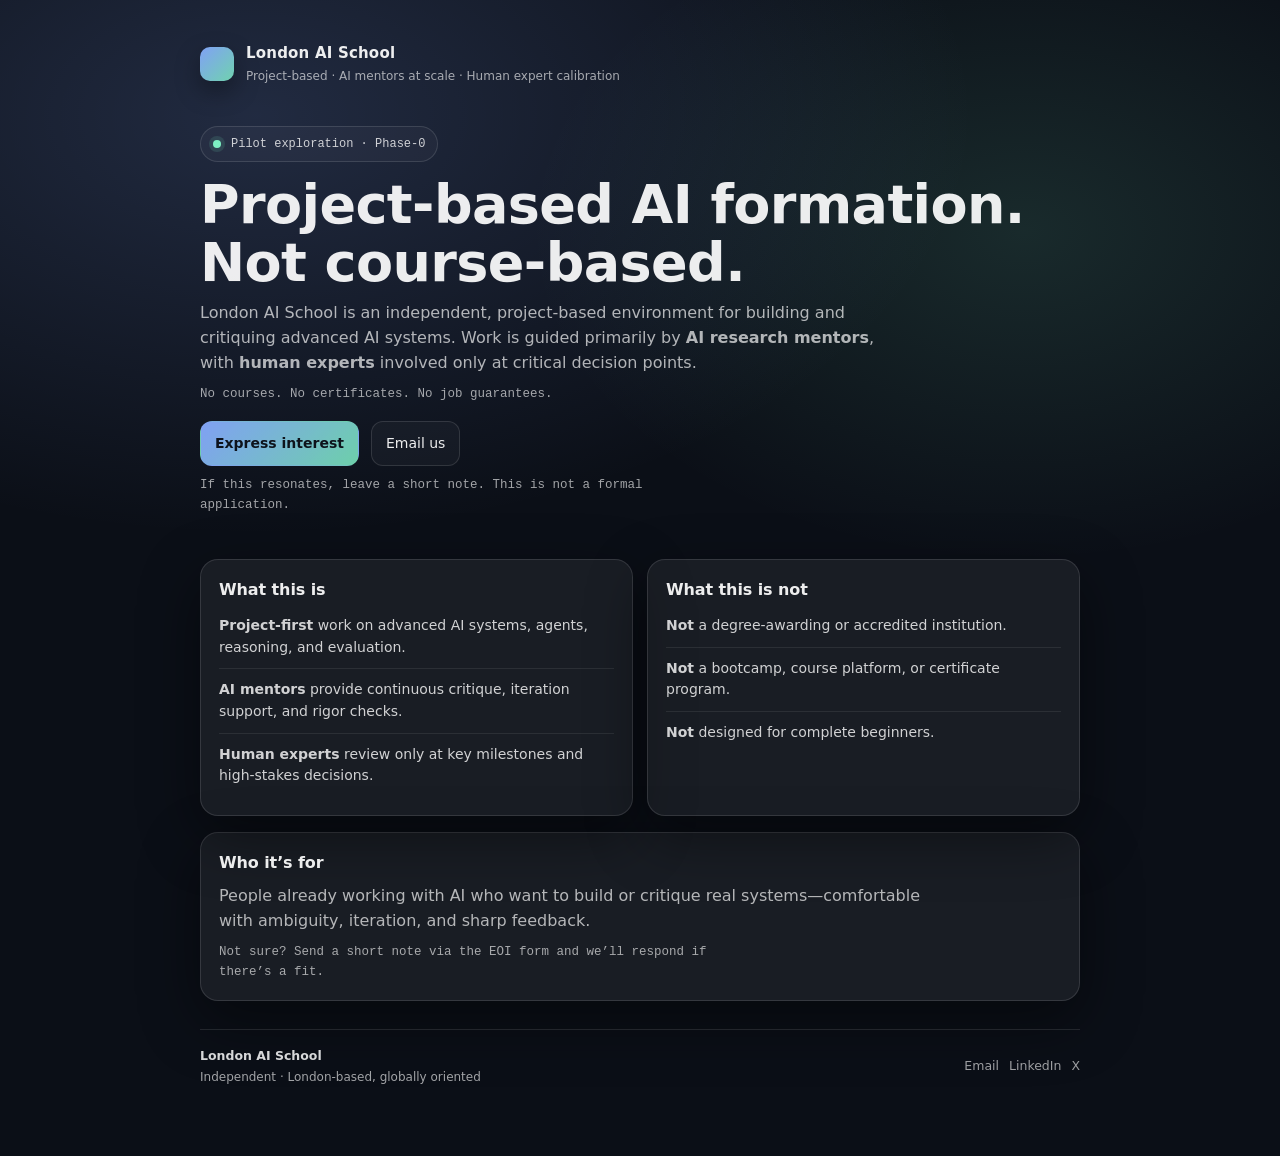
==== index.html @ d2c001e5 "Add initial HTML" ====
<!doctype html>
<html lang="en">
<head>
  <meta charset="utf-8" />
  <meta name="viewport" content="width=device-width, initial-scale=1" />
  <meta name="description" content="London AI School — project-based AI research formation with AI mentors and human expert calibration. No courses. No certificates. No job guarantees." />
  <title>London AI School</title>
  <style>
    :root{
      --bg:#0b0f17;
      --card:rgba(255,255,255,0.06);
      --subtle:rgba(255,255,255,0.12);
      --text:rgba(255,255,255,0.92);
      --muted:rgba(255,255,255,0.68);
      --accent:#86a8ff;
      --accent2:#7ef0c3;
      --max:920px;
      --radius:18px;
      --shadow:0 20px 60px rgba(0,0,0,0.45);
      --mono: ui-monospace, SFMono-Regular, Menlo, Monaco, Consolas, "Liberation Mono","Courier New", monospace;
      --sans: ui-sans-serif, system-ui, -apple-system, Segoe UI, Roboto, Helvetica, Arial, "Apple Color Emoji","Segoe UI Emoji";
    }
    *{box-sizing:border-box}
    body{
      margin:0;
      background:
        radial-gradient(1200px 700px at 20% 10%, rgba(134,168,255,0.18), transparent 60%),
        radial-gradient(900px 600px at 80% 20%, rgba(126,240,195,0.12), transparent 55%),
        var(--bg);
      color:var(--text);
      font-family:var(--sans);
      line-height:1.55;
    }
    .wrap{max-width:var(--max); margin:0 auto; padding:32px 20px 70px;}
    header{
      display:flex; align-items:center; justify-content:space-between; gap:16px;
      padding:10px 0 18px;
    }
    .brand{display:flex; align-items:center; gap:12px;}
    .mark{
      width:34px; height:34px; border-radius:10px;
      background: linear-gradient(135deg, rgba(134,168,255,0.95), rgba(126,240,195,0.85));
      box-shadow: 0 10px 25px rgba(0,0,0,0.35);
    }
    .brand h1{margin:0; font-size:15px; letter-spacing:0.2px; font-weight:650;}
    .small{font-size:12px; color:rgba(255,255,255,0.62); margin-top:2px;}
    .hero{padding:22px 0 12px;}
    .kicker{
      display:inline-flex; align-items:center; gap:10px;
      font-family:var(--mono); font-size:12px; color:rgba(255,255,255,0.78);
      border:1px solid var(--subtle); background:rgba(255,255,255,0.03);
      padding:8px 12px; border-radius:999px;
    }
    .kdot{width:8px; height:8px; border-radius:99px; background:var(--accent2); box-shadow:0 0 0 4px rgba(126,240,195,0.12);}
    h2{
      font-size: clamp(34px, 5vw, 54px);
      line-height:1.06;
      margin:14px 0 10px;
      letter-spacing:-0.6px;
    }
    p{margin:0; color:var(--muted); font-size:16px; max-width:70ch;}
    .ctaRow{display:flex; gap:12px; flex-wrap:wrap; margin-top:16px;}
    .btn{
      display:inline-flex; align-items:center; justify-content:center;
      padding:11px 14px; border-radius:12px; font-size:14px;
      border:1px solid var(--subtle);
      background:rgba(255,255,255,0.03);
      color:var(--text);
      text-decoration:none;
    }
    .btn.primary{
      background: linear-gradient(135deg, rgba(134,168,255,0.95), rgba(126,240,195,0.85));
      border-color:transparent;
      color: rgba(11,15,23,0.98);
      font-weight:650;
    }
    .btn:hover{transform:translateY(-1px); transition:transform 120ms ease;}
    .card{
      margin-top:16px;
      background:var(--card);
      border:1px solid var(--subtle);
      border-radius:var(--radius);
      padding:18px;
      box-shadow:var(--shadow);
    }
    .grid{display:grid; grid-template-columns:1fr; gap:14px; margin-top:16px;}
    @media(min-width:860px){.grid{grid-template-columns:1fr 1fr;}}
    .card h3{margin:0 0 8px; font-size:16px; letter-spacing:-0.1px;}
    ul{margin:10px 0 0; padding:0; list-style:none;}
    li{
      padding:10px 0;
      border-top:1px solid rgba(255,255,255,0.08);
      color:rgba(255,255,255,0.80);
      font-size:14px;
    }
    li:first-child{border-top:0; padding-top:2px;}
    .subline{
      margin-top:10px;
      font-family:var(--mono);
      font-size:12.5px;
      color:rgba(255,255,255,0.62);
    }
    footer{
      margin-top:28px;
      padding-top:16px;
      border-top:1px solid rgba(255,255,255,0.10);
      color:rgba(255,255,255,0.60);
      font-size:12.5px;
      display:flex; flex-wrap:wrap; gap:10px;
      align-items:center; justify-content:space-between;
    }
    .links{display:flex; gap:10px; flex-wrap:wrap;}
    .links a{color:rgba(255,255,255,0.60); text-decoration:none;}
    .links a:hover{color:rgba(255,255,255,0.90); text-decoration:underline; text-underline-offset:3px;}
  </style>
</head>
<body>
  <div class="wrap">
    <header>
      <div class="brand">
        <div class="mark" aria-hidden="true"></div>
        <div>
          <h1>London AI School</h1>
          <div class="small">Project-based · AI mentors at scale · Human expert calibration</div>
        </div>
      </div>
      <!-- Optional: keep header minimal; no nav in Phase-0 -->
    </header>

    <main>
      <section class="hero">
        <div class="kicker"><span class="kdot" aria-hidden="true"></span> Pilot exploration · Phase-0</div>
        <h2>Project-based AI formation.<br/>Not course-based.</h2>
        <p>
          London AI School is an independent, project-based environment for building and critiquing advanced AI systems.
          Work is guided primarily by <strong>AI research mentors</strong>, with <strong>human experts</strong> involved only at critical decision points.
        </p>

        <p class="subline">No courses. No certificates. No job guarantees.</p>

        <div class="ctaRow">
          <!-- TODO: replace with your real EOI link -->
          <a class="btn primary" href="https://forms.gle/YOUR_GOOGLE_FORM" target="_blank" rel="noreferrer">Express interest</a>
          <!-- TODO: replace with your real email/domain -->
          <a class="btn" href="mailto:hello@YOURDOMAIN.TLD?subject=London%20AI%20School%20EOI">Email us</a>
        </div>

        <p class="subline">If this resonates, leave a short note. This is not a formal application.</p>
      </section>

      <section class="grid">
        <div class="card">
          <h3>What this is</h3>
          <ul>
            <li><strong>Project-first</strong> work on advanced AI systems, agents, reasoning, and evaluation.</li>
            <li><strong>AI mentors</strong> provide continuous critique, iteration support, and rigor checks.</li>
            <li><strong>Human experts</strong> review only at key milestones and high-stakes decisions.</li>
          </ul>
        </div>

        <div class="card">
          <h3>What this is not</h3>
          <ul>
            <li><strong>Not</strong> a degree-awarding or accredited institution.</li>
            <li><strong>Not</strong> a bootcamp, course platform, or certificate program.</li>
            <li><strong>Not</strong> designed for complete beginners.</li>
          </ul>
        </div>
      </section>

      <section class="card">
        <h3>Who it’s for</h3>
        <p>
          People already working with AI who want to build or critique real systems—comfortable with ambiguity,
          iteration, and sharp feedback.
        </p>
        <p class="subline">Not sure? Send a short note via the EOI form and we’ll respond if there’s a fit.</p>
      </section>

      <footer>
        <div>
          <div style="font-weight:650;color:rgba(255,255,255,0.84);">London AI School</div>
          <div class="small">Independent · London-based, globally oriented</div>
        </div>
        <div class="links">
          <!-- TODO: update links -->
          <a href="mailto:hello@YOURDOMAIN.TLD">Email</a>
          <a href="https://www.linkedin.com/company/YOURPAGE" target="_blank" rel="noreferrer">LinkedIn</a>
          <a href="https://x.com/YOURHANDLE" target="_blank" rel="noreferrer">X</a>
        </div>
      </footer>
    </main>
  </div>
</body>
</html>
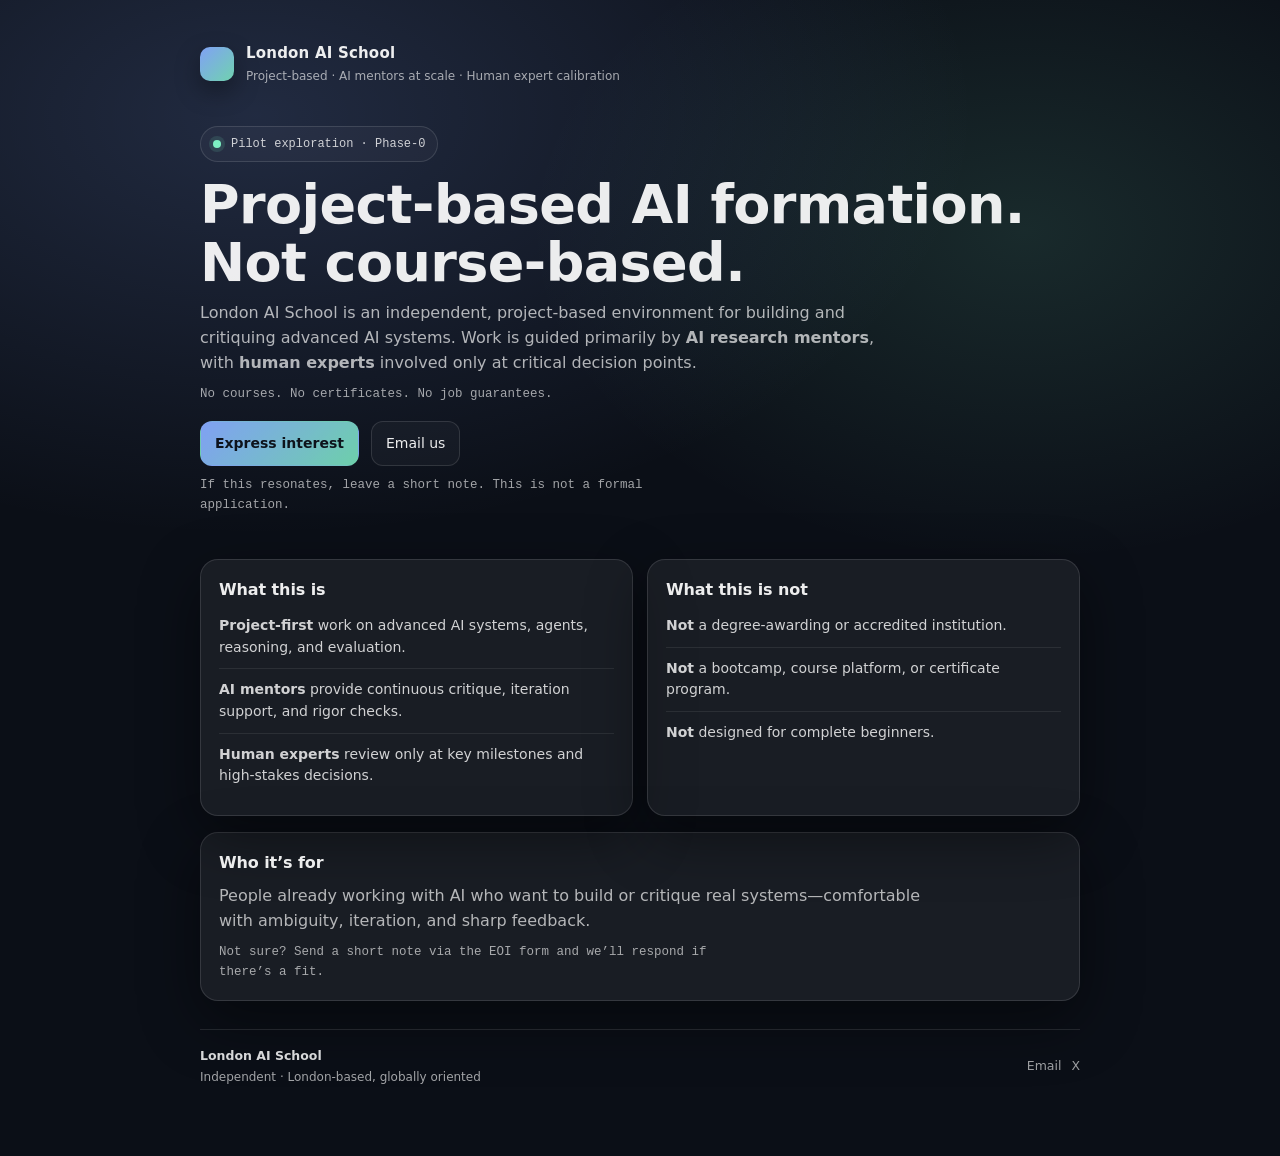
==== commit 9ce51def: "Update social links" ====
--- a/index.html
+++ b/index.html
@@ -140,9 +140,9 @@
 
         <div class="ctaRow">
           <!-- TODO: replace with your real EOI link -->
-          <a class="btn primary" href="https://forms.gle/YOUR_GOOGLE_FORM" target="_blank" rel="noreferrer">Express interest</a>
+          <a class="btn primary" href="https://forms.gle/RnL6Sz1wyr31j46T9" target="_blank" rel="noreferrer">Express interest</a>
           <!-- TODO: replace with your real email/domain -->
-          <a class="btn" href="mailto:hello@YOURDOMAIN.TLD?subject=London%20AI%20School%20EOI">Email us</a>
+          <a class="btn" href="mailto:hi@londonai.school?subject=London%20AI%20School%20EOI">Email us</a>
         </div>
 
         <p class="subline">If this resonates, leave a short note. This is not a formal application.</p>
@@ -185,8 +185,8 @@
         <div class="links">
           <!-- TODO: update links -->
           <a href="mailto:hello@YOURDOMAIN.TLD">Email</a>
-          <a href="https://www.linkedin.com/company/YOURPAGE" target="_blank" rel="noreferrer">LinkedIn</a>
-          <a href="https://x.com/YOURHANDLE" target="_blank" rel="noreferrer">X</a>
+         <!-- <a href="https://www.linkedin.com/company/YOURPAGE" target="_blank" rel="noreferrer">LinkedIn</a> -->
+         <a href="https://x.com/LondonAISchool" target="_blank" rel="noreferrer">X</a> 
         </div>
       </footer>
     </main>
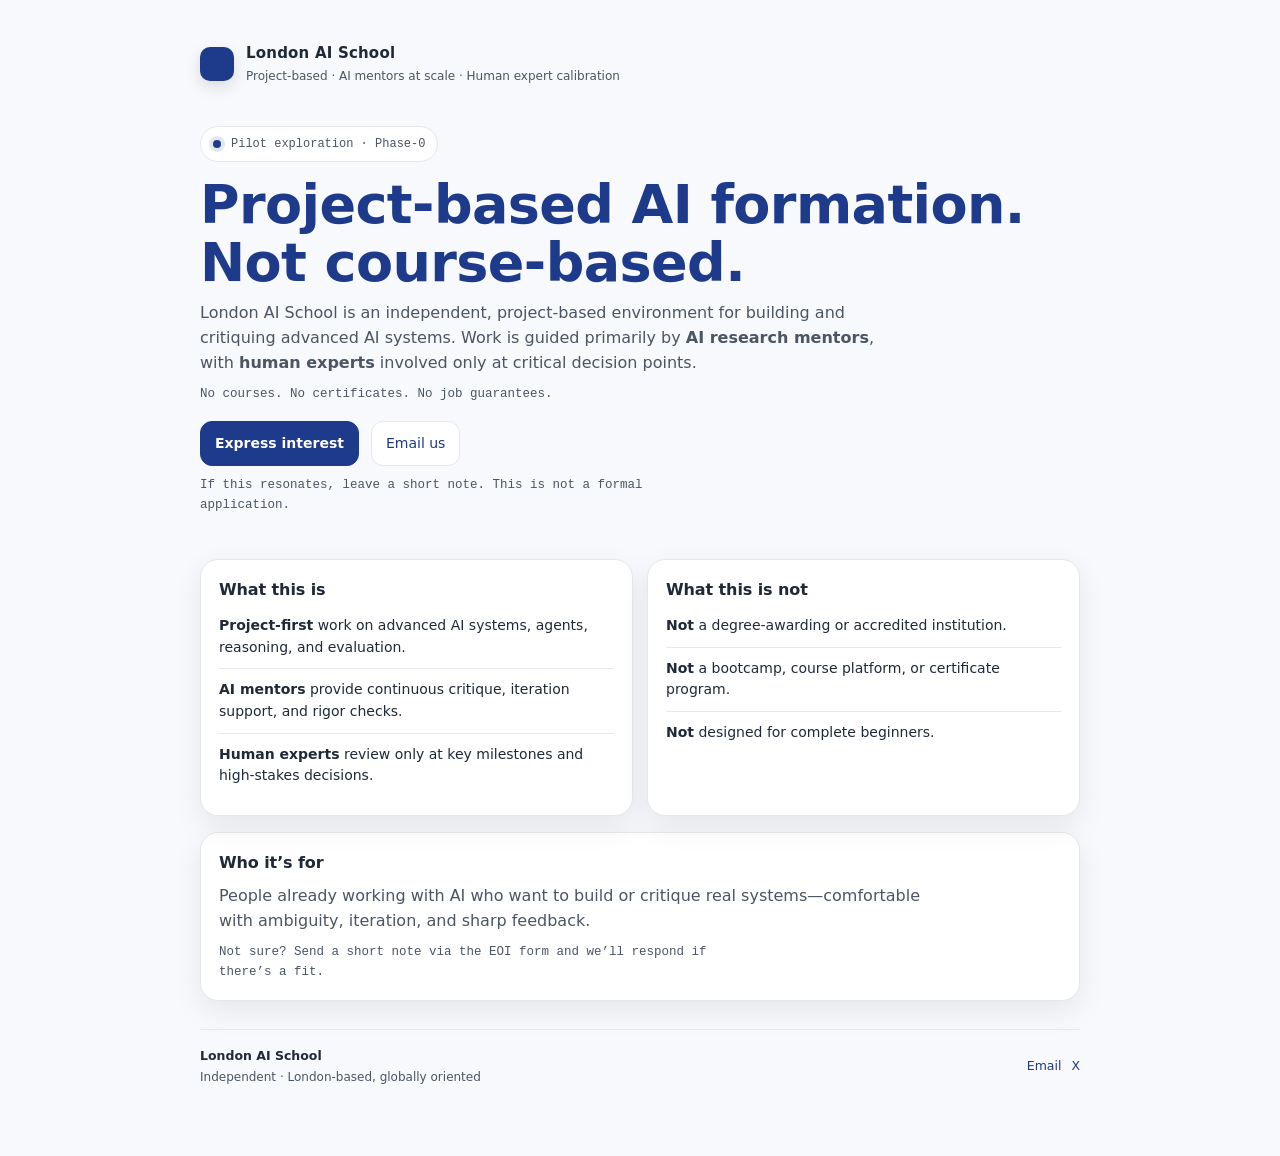
==== commit b805c238: "Refactor CSS styles and improve theming Updated CSS variables for improved theming and readability. " ====
--- a/index.html
+++ b/index.html
@@ -7,74 +7,103 @@
   <title>London AI School</title>
   <style>
     :root{
-      --bg:#0b0f17;
-      --card:rgba(255,255,255,0.06);
-      --subtle:rgba(255,255,255,0.12);
-      --text:rgba(255,255,255,0.92);
-      --muted:rgba(255,255,255,0.68);
-      --accent:#86a8ff;
-      --accent2:#7ef0c3;
+      /* === London Blue (唯一主色；不使用 dark 体系) === */
+      --primary:#1E3A8A;       /* London Blue */
+      --primary-soft:#E8EEFA;  /* 极浅蓝，仅作点缀背景 */
+
+      /* === Backgrounds === */
+      --bg:#F7F9FC;            /* 页面主背景（浅） */
+      --card:#FFFFFF;          /* 卡片背景 */
+      --subtle:#E5E7EB;        /* 边框线 */
+
+      /* === Text === */
+      --text:#1F2937;          /* 主文字 */
+      --muted:#4B5563;         /* 次文字 */
+
+      /* === Layout === */
       --max:920px;
       --radius:18px;
-      --shadow:0 20px 60px rgba(0,0,0,0.45);
+      --shadow:0 10px 30px rgba(0,0,0,0.08);
+
       --mono: ui-monospace, SFMono-Regular, Menlo, Monaco, Consolas, "Liberation Mono","Courier New", monospace;
       --sans: ui-sans-serif, system-ui, -apple-system, Segoe UI, Roboto, Helvetica, Arial, "Apple Color Emoji","Segoe UI Emoji";
     }
+
     *{box-sizing:border-box}
+
     body{
       margin:0;
-      background:
-        radial-gradient(1200px 700px at 20% 10%, rgba(134,168,255,0.18), transparent 60%),
-        radial-gradient(900px 600px at 80% 20%, rgba(126,240,195,0.12), transparent 55%),
-        var(--bg);
+      background: var(--bg);
       color:var(--text);
       font-family:var(--sans);
       line-height:1.55;
     }
+
     .wrap{max-width:var(--max); margin:0 auto; padding:32px 20px 70px;}
+
     header{
       display:flex; align-items:center; justify-content:space-between; gap:16px;
       padding:10px 0 18px;
     }
+
     .brand{display:flex; align-items:center; gap:12px;}
+
     .mark{
       width:34px; height:34px; border-radius:10px;
-      background: linear-gradient(135deg, rgba(134,168,255,0.95), rgba(126,240,195,0.85));
-      box-shadow: 0 10px 25px rgba(0,0,0,0.35);
-    }
+      background: var(--primary);
+      box-shadow: 0 6px 16px rgba(0,0,0,0.12);
+    }
+
     .brand h1{margin:0; font-size:15px; letter-spacing:0.2px; font-weight:650;}
-    .small{font-size:12px; color:rgba(255,255,255,0.62); margin-top:2px;}
+    .small{font-size:12px; color:var(--muted); margin-top:2px;}
+
     .hero{padding:22px 0 12px;}
+
     .kicker{
       display:inline-flex; align-items:center; gap:10px;
-      font-family:var(--mono); font-size:12px; color:rgba(255,255,255,0.78);
-      border:1px solid var(--subtle); background:rgba(255,255,255,0.03);
+      font-family:var(--mono); font-size:12px; color:var(--muted);
+      border:1px solid var(--subtle);
+      background: var(--card);
       padding:8px 12px; border-radius:999px;
     }
-    .kdot{width:8px; height:8px; border-radius:99px; background:var(--accent2); box-shadow:0 0 0 4px rgba(126,240,195,0.12);}
+
+    .kdot{
+      width:8px; height:8px; border-radius:99px;
+      background: var(--primary);
+      box-shadow:0 0 0 4px rgba(30,58,138,0.12);
+    }
+
     h2{
       font-size: clamp(34px, 5vw, 54px);
       line-height:1.06;
       margin:14px 0 10px;
       letter-spacing:-0.6px;
-    }
+      color: var(--primary);
+    }
+
     p{margin:0; color:var(--muted); font-size:16px; max-width:70ch;}
+
     .ctaRow{display:flex; gap:12px; flex-wrap:wrap; margin-top:16px;}
+
     .btn{
       display:inline-flex; align-items:center; justify-content:center;
       padding:11px 14px; border-radius:12px; font-size:14px;
       border:1px solid var(--subtle);
-      background:rgba(255,255,255,0.03);
-      color:var(--text);
+      background: var(--card);
+      color: var(--primary);
       text-decoration:none;
-    }
+      transition:transform 120ms ease;
+    }
+
     .btn.primary{
-      background: linear-gradient(135deg, rgba(134,168,255,0.95), rgba(126,240,195,0.85));
-      border-color:transparent;
-      color: rgba(11,15,23,0.98);
+      background: var(--primary);
+      border-color: var(--primary);
+      color:#fff;
       font-weight:650;
     }
-    .btn:hover{transform:translateY(-1px); transition:transform 120ms ease;}
+
+    .btn:hover{transform:translateY(-1px);}
+
     .card{
       margin-top:16px;
       background:var(--card);
@@ -83,35 +112,44 @@
       padding:18px;
       box-shadow:var(--shadow);
     }
+
     .grid{display:grid; grid-template-columns:1fr; gap:14px; margin-top:16px;}
     @media(min-width:860px){.grid{grid-template-columns:1fr 1fr;}}
-    .card h3{margin:0 0 8px; font-size:16px; letter-spacing:-0.1px;}
+
+    .card h3{margin:0 0 8px; font-size:16px; letter-spacing:-0.1px; color:var(--text);}
+
     ul{margin:10px 0 0; padding:0; list-style:none;}
+
     li{
       padding:10px 0;
-      border-top:1px solid rgba(255,255,255,0.08);
-      color:rgba(255,255,255,0.80);
+      border-top:1px solid var(--subtle);
+      color:var(--text);
       font-size:14px;
     }
+
     li:first-child{border-top:0; padding-top:2px;}
+
     .subline{
       margin-top:10px;
       font-family:var(--mono);
       font-size:12.5px;
-      color:rgba(255,255,255,0.62);
-    }
+      color:var(--muted);
+    }
+
     footer{
       margin-top:28px;
       padding-top:16px;
-      border-top:1px solid rgba(255,255,255,0.10);
-      color:rgba(255,255,255,0.60);
+      border-top:1px solid var(--subtle);
+      color:var(--muted);
       font-size:12.5px;
       display:flex; flex-wrap:wrap; gap:10px;
       align-items:center; justify-content:space-between;
-    }
+      background: transparent;
+    }
+
     .links{display:flex; gap:10px; flex-wrap:wrap;}
-    .links a{color:rgba(255,255,255,0.60); text-decoration:none;}
-    .links a:hover{color:rgba(255,255,255,0.90); text-decoration:underline; text-underline-offset:3px;}
+    .links a{color:var(--primary); text-decoration:none;}
+    .links a:hover{text-decoration:underline; text-underline-offset:3px;}
   </style>
 </head>
 <body>
@@ -139,9 +177,7 @@
         <p class="subline">No courses. No certificates. No job guarantees.</p>
 
         <div class="ctaRow">
-          <!-- TODO: replace with your real EOI link -->
           <a class="btn primary" href="https://forms.gle/RnL6Sz1wyr31j46T9" target="_blank" rel="noreferrer">Express interest</a>
-          <!-- TODO: replace with your real email/domain -->
           <a class="btn" href="mailto:hi@londonai.school?subject=London%20AI%20School%20EOI">Email us</a>
         </div>
 
@@ -179,14 +215,14 @@
 
       <footer>
         <div>
-          <div style="font-weight:650;color:rgba(255,255,255,0.84);">London AI School</div>
+          <div style="font-weight:650;color:var(--text);">London AI School</div>
           <div class="small">Independent · London-based, globally oriented</div>
         </div>
         <div class="links">
           <!-- TODO: update links -->
-          <a href="mailto:hello@YOURDOMAIN.TLD">Email</a>
-         <!-- <a href="https://www.linkedin.com/company/YOURPAGE" target="_blank" rel="noreferrer">LinkedIn</a> -->
-         <a href="https://x.com/LondonAISchool" target="_blank" rel="noreferrer">X</a> 
+          <a href="mailto:hi@londonai.school">Email</a>
+          <!-- <a href="https://www.linkedin.com/company/YOURPAGE" target="_blank" rel="noreferrer">LinkedIn</a> -->
+          <a href="https://x.com/LondonAISchool" target="_blank" rel="noreferrer">X</a>
         </div>
       </footer>
     </main>
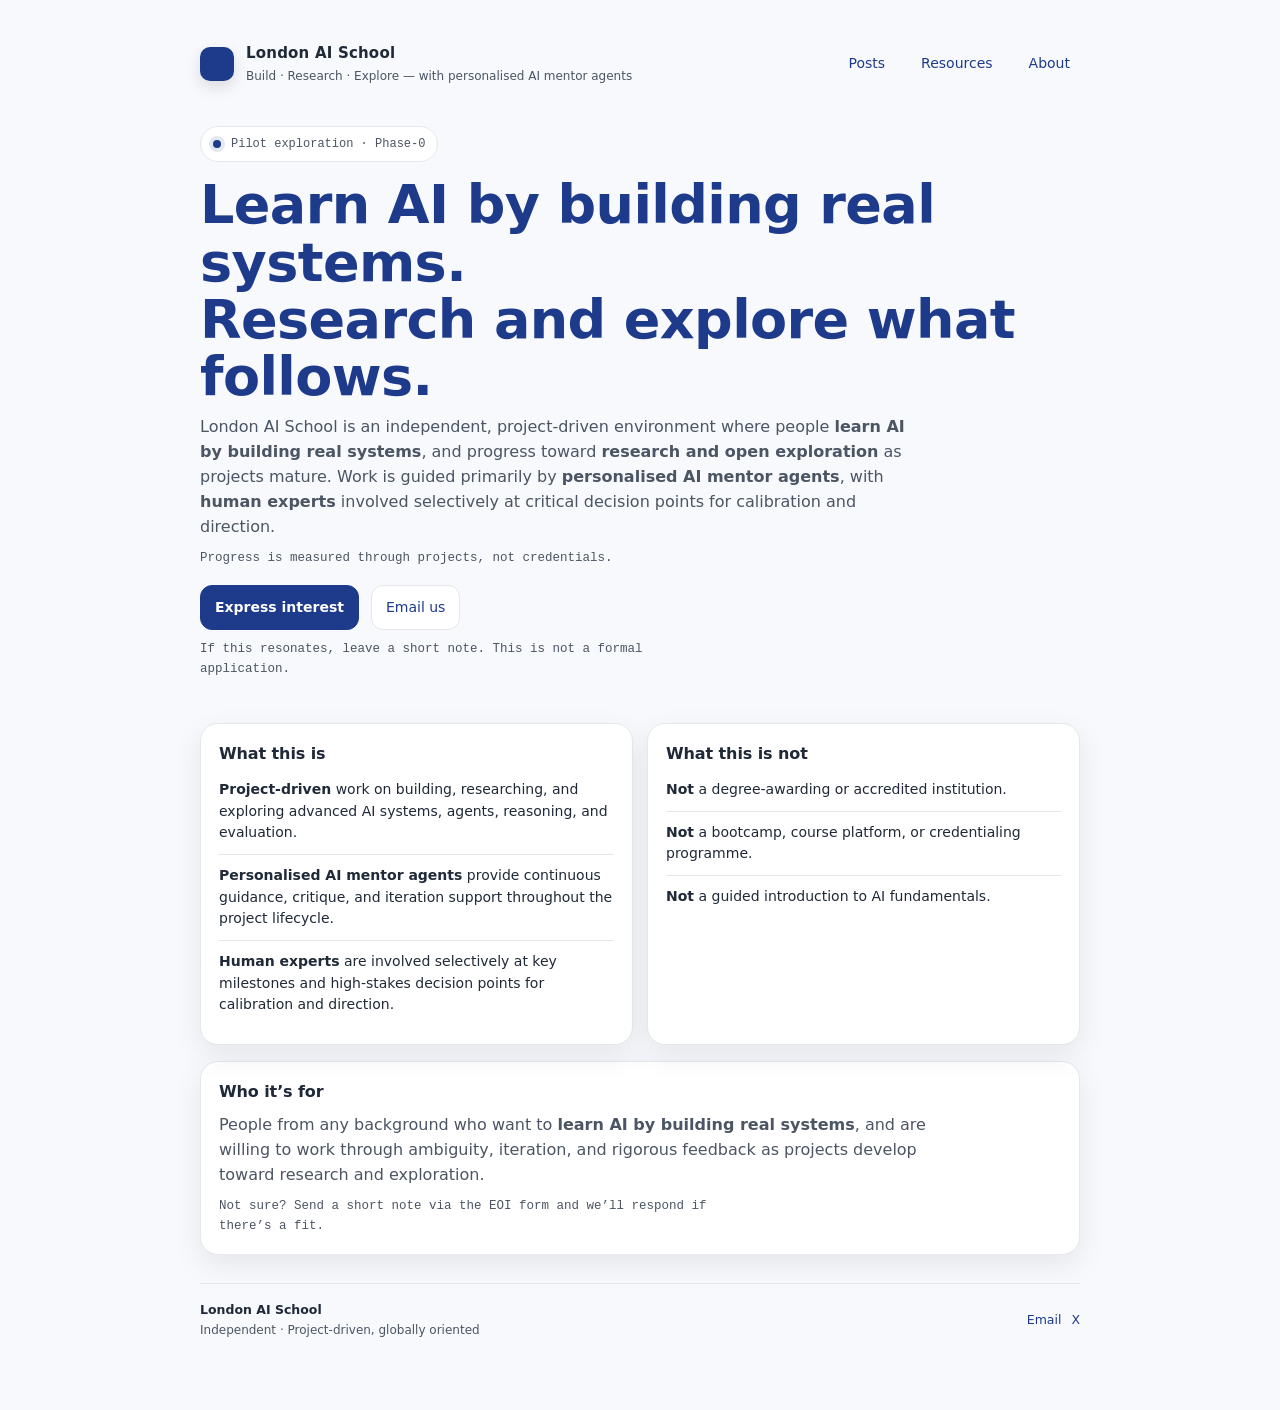
==== commit f89a8529: "Upate content and style" ====
--- a/index.html
+++ b/index.html
@@ -5,152 +5,8 @@
   <meta name="viewport" content="width=device-width, initial-scale=1" />
   <meta name="description" content="London AI School — project-based AI research formation with AI mentors and human expert calibration. No courses. No certificates. No job guarantees." />
   <title>London AI School</title>
-  <style>
-    :root{
-      /* === London Blue (唯一主色；不使用 dark 体系) === */
-      --primary:#1E3A8A;       /* London Blue */
-      --primary-soft:#E8EEFA;  /* 极浅蓝，仅作点缀背景 */
-
-      /* === Backgrounds === */
-      --bg:#F7F9FC;            /* 页面主背景（浅） */
-      --card:#FFFFFF;          /* 卡片背景 */
-      --subtle:#E5E7EB;        /* 边框线 */
-
-      /* === Text === */
-      --text:#1F2937;          /* 主文字 */
-      --muted:#4B5563;         /* 次文字 */
-
-      /* === Layout === */
-      --max:920px;
-      --radius:18px;
-      --shadow:0 10px 30px rgba(0,0,0,0.08);
-
-      --mono: ui-monospace, SFMono-Regular, Menlo, Monaco, Consolas, "Liberation Mono","Courier New", monospace;
-      --sans: ui-sans-serif, system-ui, -apple-system, Segoe UI, Roboto, Helvetica, Arial, "Apple Color Emoji","Segoe UI Emoji";
-    }
-
-    *{box-sizing:border-box}
-
-    body{
-      margin:0;
-      background: var(--bg);
-      color:var(--text);
-      font-family:var(--sans);
-      line-height:1.55;
-    }
-
-    .wrap{max-width:var(--max); margin:0 auto; padding:32px 20px 70px;}
-
-    header{
-      display:flex; align-items:center; justify-content:space-between; gap:16px;
-      padding:10px 0 18px;
-    }
-
-    .brand{display:flex; align-items:center; gap:12px;}
-
-    .mark{
-      width:34px; height:34px; border-radius:10px;
-      background: var(--primary);
-      box-shadow: 0 6px 16px rgba(0,0,0,0.12);
-    }
-
-    .brand h1{margin:0; font-size:15px; letter-spacing:0.2px; font-weight:650;}
-    .small{font-size:12px; color:var(--muted); margin-top:2px;}
-
-    .hero{padding:22px 0 12px;}
-
-    .kicker{
-      display:inline-flex; align-items:center; gap:10px;
-      font-family:var(--mono); font-size:12px; color:var(--muted);
-      border:1px solid var(--subtle);
-      background: var(--card);
-      padding:8px 12px; border-radius:999px;
-    }
-
-    .kdot{
-      width:8px; height:8px; border-radius:99px;
-      background: var(--primary);
-      box-shadow:0 0 0 4px rgba(30,58,138,0.12);
-    }
-
-    h2{
-      font-size: clamp(34px, 5vw, 54px);
-      line-height:1.06;
-      margin:14px 0 10px;
-      letter-spacing:-0.6px;
-      color: var(--primary);
-    }
-
-    p{margin:0; color:var(--muted); font-size:16px; max-width:70ch;}
-
-    .ctaRow{display:flex; gap:12px; flex-wrap:wrap; margin-top:16px;}
-
-    .btn{
-      display:inline-flex; align-items:center; justify-content:center;
-      padding:11px 14px; border-radius:12px; font-size:14px;
-      border:1px solid var(--subtle);
-      background: var(--card);
-      color: var(--primary);
-      text-decoration:none;
-      transition:transform 120ms ease;
-    }
-
-    .btn.primary{
-      background: var(--primary);
-      border-color: var(--primary);
-      color:#fff;
-      font-weight:650;
-    }
-
-    .btn:hover{transform:translateY(-1px);}
-
-    .card{
-      margin-top:16px;
-      background:var(--card);
-      border:1px solid var(--subtle);
-      border-radius:var(--radius);
-      padding:18px;
-      box-shadow:var(--shadow);
-    }
-
-    .grid{display:grid; grid-template-columns:1fr; gap:14px; margin-top:16px;}
-    @media(min-width:860px){.grid{grid-template-columns:1fr 1fr;}}
-
-    .card h3{margin:0 0 8px; font-size:16px; letter-spacing:-0.1px; color:var(--text);}
-
-    ul{margin:10px 0 0; padding:0; list-style:none;}
-
-    li{
-      padding:10px 0;
-      border-top:1px solid var(--subtle);
-      color:var(--text);
-      font-size:14px;
-    }
-
-    li:first-child{border-top:0; padding-top:2px;}
-
-    .subline{
-      margin-top:10px;
-      font-family:var(--mono);
-      font-size:12.5px;
-      color:var(--muted);
-    }
-
-    footer{
-      margin-top:28px;
-      padding-top:16px;
-      border-top:1px solid var(--subtle);
-      color:var(--muted);
-      font-size:12.5px;
-      display:flex; flex-wrap:wrap; gap:10px;
-      align-items:center; justify-content:space-between;
-      background: transparent;
-    }
-
-    .links{display:flex; gap:10px; flex-wrap:wrap;}
-    .links a{color:var(--primary); text-decoration:none;}
-    .links a:hover{text-decoration:underline; text-underline-offset:3px;}
-  </style>
+  <!-- External stylesheet -->
+  <link rel="stylesheet" href="styles.css" />
 </head>
 <body>
   <div class="wrap">
@@ -159,22 +15,35 @@
         <div class="mark" aria-hidden="true"></div>
         <div>
           <h1>London AI School</h1>
-          <div class="small">Project-based · AI mentors at scale · Human expert calibration</div>
+          <div class="small">Build · Research · Explore — with personalised AI mentor agents</div>
         </div>
       </div>
       <!-- Optional: keep header minimal; no nav in Phase-0 -->
+        <nav class="nav">
+         
+          <a href="/posts.html">Posts</a>
+    <a href="/resources.html">Resources</a>
+    <a href="/about.html">About</a>
+  </nav>
     </header>
 
     <main>
       <section class="hero">
         <div class="kicker"><span class="kdot" aria-hidden="true"></span> Pilot exploration · Phase-0</div>
-        <h2>Project-based AI formation.<br/>Not course-based.</h2>
+        <h2>
+        Learn AI by building real systems.<br/>
+        Research and explore what follows.
+        </h2>
         <p>
-          London AI School is an independent, project-based environment for building and critiquing advanced AI systems.
-          Work is guided primarily by <strong>AI research mentors</strong>, with <strong>human experts</strong> involved only at critical decision points.
-        </p>
+  London AI School is an independent, project-driven environment where people
+  <strong>learn AI by building real systems</strong>, and progress toward
+  <strong>research and open exploration</strong> as projects mature.
+  Work is guided primarily by <strong>personalised AI mentor agents</strong>,
+  with <strong>human experts</strong> involved selectively at critical decision
+  points for calibration and direction.
+</p>
 
-        <p class="subline">No courses. No certificates. No job guarantees.</p>
+        <p class="subline">Progress is measured through projects, not credentials.</p>
 
         <div class="ctaRow">
           <a class="btn primary" href="https://forms.gle/RnL6Sz1wyr31j46T9" target="_blank" rel="noreferrer">Express interest</a>
@@ -185,38 +54,56 @@
       </section>
 
       <section class="grid">
-        <div class="card">
-          <h3>What this is</h3>
-          <ul>
-            <li><strong>Project-first</strong> work on advanced AI systems, agents, reasoning, and evaluation.</li>
-            <li><strong>AI mentors</strong> provide continuous critique, iteration support, and rigor checks.</li>
-            <li><strong>Human experts</strong> review only at key milestones and high-stakes decisions.</li>
-          </ul>
-        </div>
+       <div class="card">
+  <h3>What this is</h3>
+  <ul>
+    <li>
+      <strong>Project-driven</strong> work on building, researching, and exploring
+      advanced AI systems, agents, reasoning, and evaluation.
+    </li>
+    <li>
+      <strong>Personalised AI mentor agents</strong> provide continuous guidance,
+      critique, and iteration support throughout the project lifecycle.
+    </li>
+    <li>
+      <strong>Human experts</strong> are involved selectively at key milestones and
+      high-stakes decision points for calibration and direction.
+    </li>
+  </ul>
+</div>
 
-        <div class="card">
-          <h3>What this is not</h3>
-          <ul>
-            <li><strong>Not</strong> a degree-awarding or accredited institution.</li>
-            <li><strong>Not</strong> a bootcamp, course platform, or certificate program.</li>
-            <li><strong>Not</strong> designed for complete beginners.</li>
-          </ul>
-        </div>
+<div class="card">
+  <h3>What this is not</h3>
+  <ul>
+    <li>
+      <strong>Not</strong> a degree-awarding or accredited institution.
+    </li>
+    <li>
+      <strong>Not</strong> a bootcamp, course platform, or credentialing programme.
+    </li>
+    <li>
+      <strong>Not</strong> a guided introduction to AI fundamentals.
+    </li>
+  </ul>
+</div>
       </section>
 
       <section class="card">
         <h3>Who it’s for</h3>
         <p>
-          People already working with AI who want to build or critique real systems—comfortable with ambiguity,
-          iteration, and sharp feedback.
-        </p>
+  People from any background who want to
+  <strong>learn AI by building real systems</strong>,
+  and are willing to work through ambiguity,
+  iteration, and rigorous feedback as projects
+  develop toward research and exploration.
+</p>
         <p class="subline">Not sure? Send a short note via the EOI form and we’ll respond if there’s a fit.</p>
       </section>
 
       <footer>
         <div>
           <div style="font-weight:650;color:var(--text);">London AI School</div>
-          <div class="small">Independent · London-based, globally oriented</div>
+          <div class="small">Independent · Project-driven, globally oriented</div>
         </div>
         <div class="links">
           <!-- TODO: update links -->
@@ -228,4 +115,4 @@
     </main>
   </div>
 </body>
-</html>
+</html>
--- a/styles.css
+++ b/styles.css
@@ -0,0 +1,174 @@
+:root{
+  /* === London Blue (唯一主色；不使用 dark 体系) === */
+  --primary:#1E3A8A;       /* London Blue */
+  --primary-soft:#E8EEFA;  /* 极浅蓝，仅作点缀背景 */
+
+  /* === Backgrounds === */
+  --bg:#F7F9FC;            /* 页面主背景（浅） */
+  --card:#FFFFFF;          /* 卡片背景 */
+  --subtle:#E5E7EB;        /* 边框线 */
+
+  /* === Text === */
+  --text:#1F2937;          /* 主文字 */
+  --muted:#4B5563;         /* 次文字 */
+
+  /* === Layout === */
+  --max:920px;
+  --radius:18px;
+  --shadow:0 10px 30px rgba(0,0,0,0.08);
+
+  --mono: ui-monospace, SFMono-Regular, Menlo, Monaco, Consolas, "Liberation Mono","Courier New", monospace;
+  --sans: ui-sans-serif, system-ui, -apple-system, Segoe UI, Roboto, Helvetica, Arial, "Apple Color Emoji","Segoe UI Emoji";
+}
+
+*{box-sizing:border-box}
+
+body{
+  margin:0;
+  background: var(--bg);
+  color:var(--text);
+  font-family:var(--sans);
+  line-height:1.55;
+}
+
+.wrap{max-width:var(--max); margin:0 auto; padding:32px 20px 70px;}
+
+header{
+  display:flex; align-items:center; justify-content:space-between; gap:16px;
+  padding:10px 0 18px;
+}
+
+.brand{display:flex; align-items:center; gap:12px;}
+
+.mark{
+  width:34px; height:34px; border-radius:10px;
+  background: var(--primary);
+  box-shadow: 0 6px 16px rgba(0,0,0,0.12);
+}
+
+.brand h1{margin:0; font-size:15px; letter-spacing:0.2px; font-weight:650;}
+.small{font-size:12px; color:var(--muted); margin-top:2px;}
+
+.hero{padding:22px 0 12px;}
+
+.kicker{
+  display:inline-flex; align-items:center; gap:10px;
+  font-family:var(--mono); font-size:12px; color:var(--muted);
+  border:1px solid var(--subtle);
+  background: var(--card);
+  padding:8px 12px; border-radius:999px;
+}
+
+.kdot{
+  width:8px; height:8px; border-radius:99px;
+  background: var(--primary);
+  box-shadow:0 0 0 4px rgba(30,58,138,0.12);
+}
+
+h2{
+  font-size: clamp(34px, 5vw, 54px);
+  line-height:1.06;
+  margin:14px 0 10px;
+  letter-spacing:-0.6px;
+  color: var(--primary);
+}
+
+p{margin:0; color:var(--muted); font-size:16px; max-width:70ch;}
+
+.ctaRow{display:flex; gap:12px; flex-wrap:wrap; margin-top:16px;}
+
+.btn{
+  display:inline-flex; align-items:center; justify-content:center;
+  padding:11px 14px; border-radius:12px; font-size:14px;
+  border:1px solid var(--subtle);
+  background: var(--card);
+  color: var(--primary);
+  text-decoration:none;
+  transition:transform 120ms ease;
+}
+
+.btn.primary{
+  background: var(--primary);
+  border-color: var(--primary);
+  color:#fff;
+  font-weight:650;
+}
+
+.btn:hover{transform:translateY(-1px);}
+
+.card{
+  margin-top:16px;
+  background:var(--card);
+  border:1px solid var(--subtle);
+  border-radius:var(--radius);
+  padding:18px;
+  box-shadow:var(--shadow);
+}
+
+.grid{display:grid; grid-template-columns:1fr; gap:14px; margin-top:16px;}
+@media(min-width:860px){.grid{grid-template-columns:1fr 1fr;}}
+
+.card h3{margin:0 0 8px; font-size:16px; letter-spacing:-0.1px; color:var(--text);}
+
+ul{margin:10px 0 0; padding:0; list-style:none;}
+
+li{
+  padding:10px 0;
+  border-top:1px solid var(--subtle);
+  color:var(--text);
+  font-size:14px;
+}
+
+li:first-child{border-top:0; padding-top:2px;}
+
+.subline{
+  margin-top:10px;
+  font-family:var(--mono);
+  font-size:12.5px;
+  color:var(--muted);
+}
+
+footer{
+  margin-top:28px;
+  padding-top:16px;
+  border-top:1px solid var(--subtle);
+  color:var(--muted);
+  font-size:12.5px;
+  display:flex; flex-wrap:wrap; gap:10px;
+  align-items:center; justify-content:space-between;
+  background: transparent;
+}
+
+.links{display:flex; gap:10px; flex-wrap:wrap;}
+.links a{color:var(--primary); text-decoration:none;}
+.links a:hover{text-decoration:underline; text-underline-offset:3px;}
+
+/* === Navigation === */
+
+.nav{
+  display:flex;
+  gap:16px;
+  align-items:center;
+}
+
+.nav a{
+  font-size:14px;
+  color:var(--primary);
+  text-decoration:none;
+  padding:6px 10px;
+  border-radius:8px;
+  transition:background 120ms ease, transform 120ms ease;
+}
+
+.nav a:hover{
+  background:var(--primary-soft);
+  transform:translateY(-1px);
+}
+
+/* Mobile: keep header clean */
+@media (max-width: 640px){
+  .nav{
+    gap:10px;
+  }
+}
+
